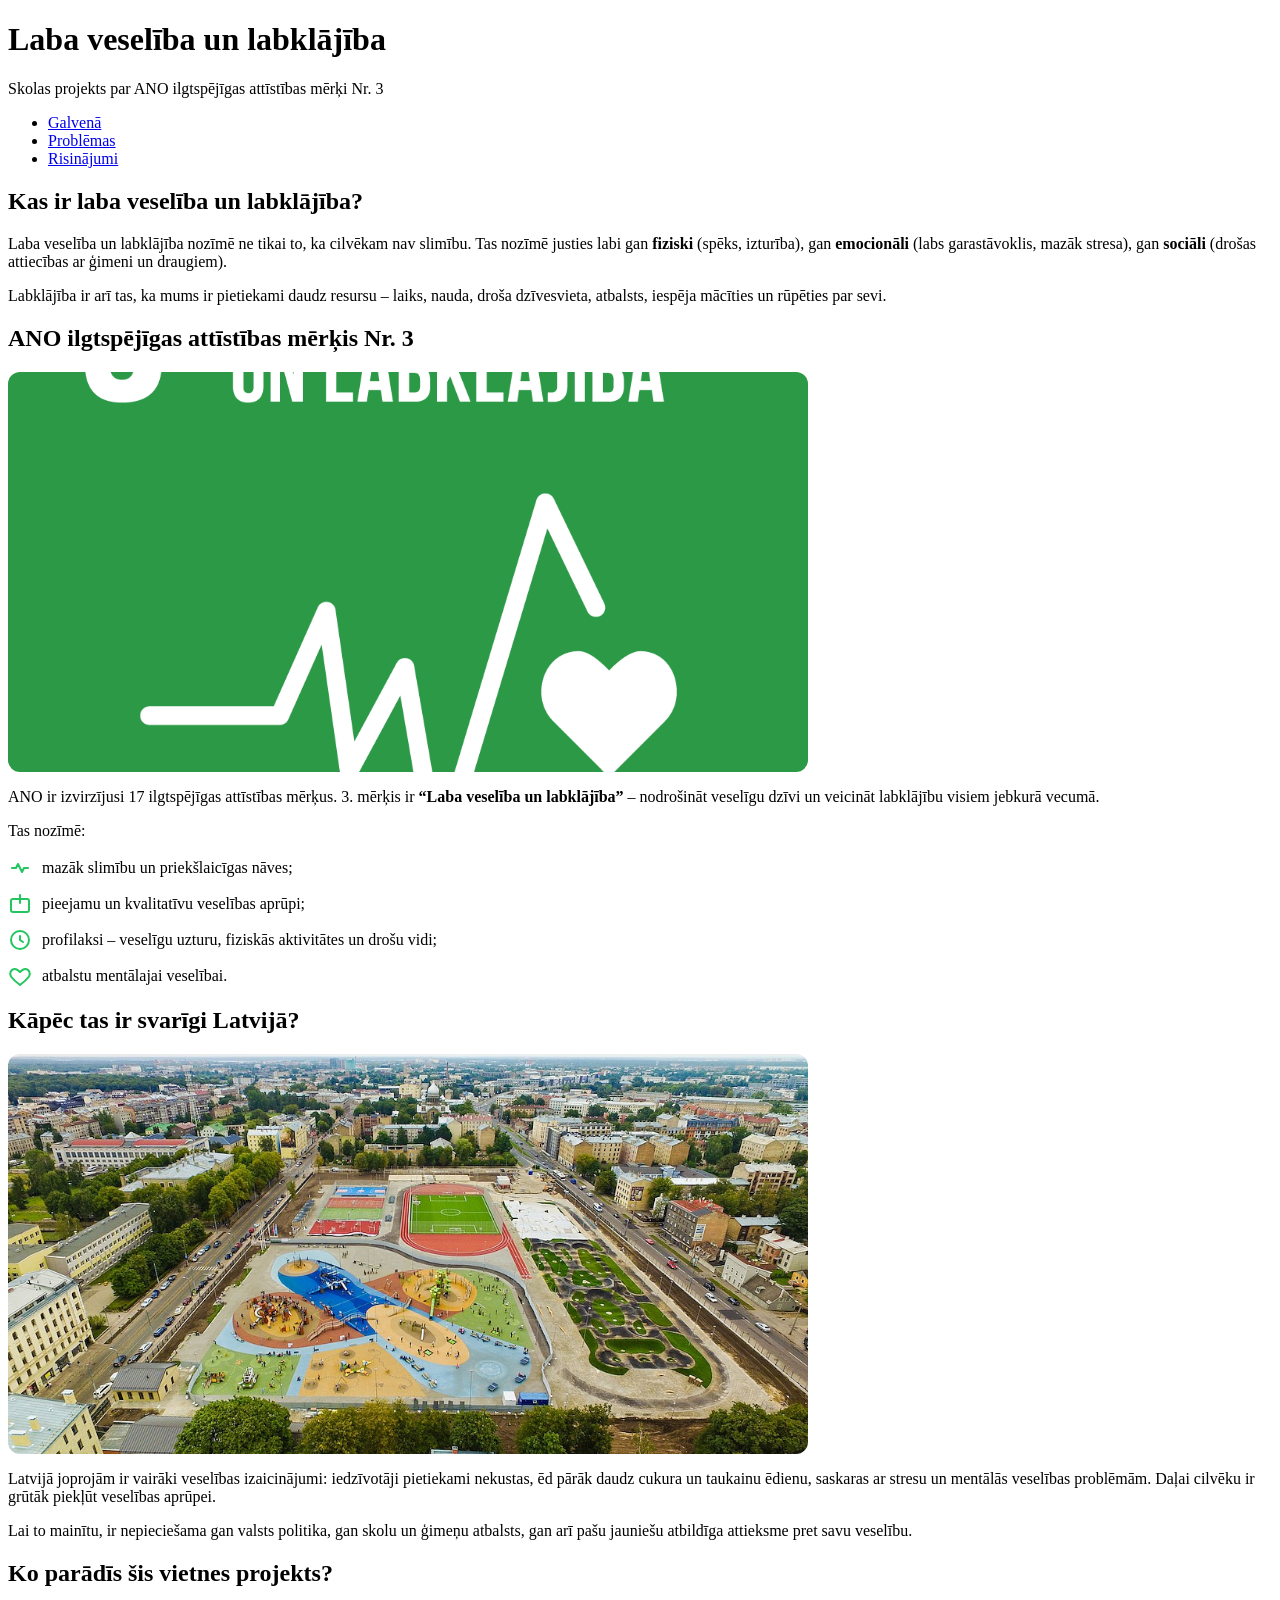
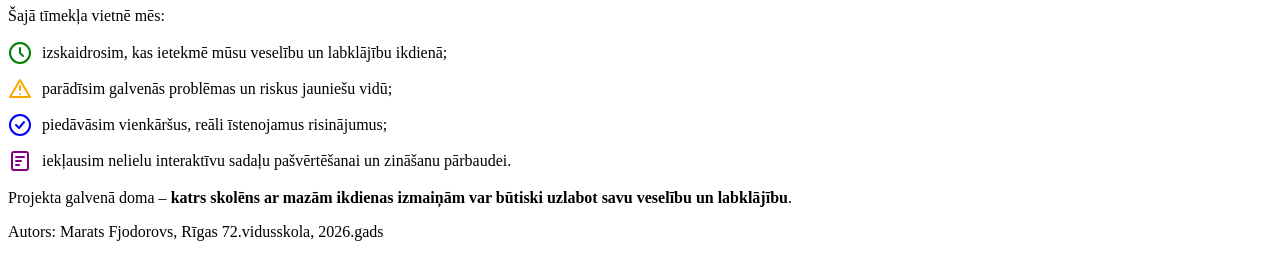
==== index.html @ 085c9e60 "Добавил иконки к странице проблемы" ====
<!DOCTYPE html>
<html lang="lv">
<head>
  <meta charset="UTF-8">
  <title>Laba veselība un labklājība</title>
  <link rel="stylesheet" href="styles.css">
</head>
<body>
  <header>
    <h1>Laba veselība un labklājība</h1>
    <p>Skolas projekts par ANO ilgtspējīgas attīstības mērķi Nr. 3</p>
  </header>
  

  <main>
	<nav>
		<ul>
			<li><a href="index.html" class="active">Galvenā</a></li>
			<li><a href="problems.html">Problēmas</a></li>
			<li><a href="solutions.html">Risinājumi</a></li>
		</ul>
	</nav>
    <section>
      <h2>Kas ir laba veselība un labklājība?</h2>
      <p>
        Laba veselība un labklājība nozīmē ne tikai to, ka cilvēkam nav slimību.
        Tas nozīmē justies labi gan <strong>fiziski</strong> (spēks, izturība),
        gan <strong>emocionāli</strong> (labs garastāvoklis, mazāk stresa),
        gan <strong>sociāli</strong> (drošas attiecības ar ģimeni un draugiem).
      </p>
      <p>
        Labklājība ir arī tas, ka mums ir pietiekami daudz resursu – laiks,
        nauda, droša dzīvesvieta, atbalsts, iespēja mācīties un rūpēties par sevi.
      </p>
    </section>

    <section>
      <h2>ANO ilgtspējīgas attīstības mērķis Nr. 3</h2>
	  <img src="images/global.ano.3.png" class="section-img" />
      <p>
        ANO ir izvirzījusi 17 ilgtspējīgas attīstības mērķus. 
        3. mērķis ir <strong>“Laba veselība un labklājība”</strong> –
        nodrošināt veselīgu dzīvi un veicināt labklājību visiem jebkurā vecumā.
      </p>
      <p>
        Tas nozīmē:
      </p>
      <ul class="project-list">
        <li>
			<img src="images/programmas_merki.mazak_slimibu.svg" alt="Mazāk slimību" class="list-icon">
			mazāk slimību un priekšlaicīgas nāves;
		</li>
        <li>
			<img src="images/programmas_merki.veselibas_aprupe.svg" alt="Pieejamā veselības aprūpe" class="list-icon">
			pieejamu un kvalitatīvu veselības aprūpi;
		</li>
        <li>
			<img src="images/programmas_merki.profilakse.svg" alt="Profilakse" class="list-icon">
			profilaksi – veselīgu uzturu, fiziskās aktivitātes un drošu vidi;
		</li>
        <li>
			<img src="images/programmas_merki.mentala_veseliba.svg" alt="Atbalsts mentalajai veselībai" class="list-icon">
			atbalstu mentālajai veselībai.
		</li>
      </ul>
    </section>

    <section>
      <h2>Kāpēc tas ir svarīgi Latvijā?</h2>
	  <img src="images/index_kapec_svarigi_parks.jpg" class="section-img" />
      <p>
        Latvijā joprojām ir vairāki veselības izaicinājumi: 
        iedzīvotāji pietiekami nekustas, ēd pārāk daudz cukura un taukainu ēdienu,
        saskaras ar stresu un mentālās veselības problēmām. 
        Daļai cilvēku ir grūtāk piekļūt veselības aprūpei.
      </p>
      <p>
        Lai to mainītu, ir nepieciešama gan valsts politika, gan skolu un ģimeņu atbalsts,
        gan arī pašu jauniešu atbildīga attieksme pret savu veselību.
      </p>
    </section>

    <section>
      <h2>Ko parādīs šis vietnes projekts?</h2>
      <p>Šajā tīmekļa vietnē mēs:</p>
      <ul class="project-list">
        <li>
			<img src="images/ko_paradis.veseliba_ikdiena.svg" alt="Veselība ikdienā" class="list-icon">
			izskaidrosim, kas ietekmē mūsu veselību un labklājību ikdienā;
		</li>
        <li>
			<img src="images/ko_paradis.galvenas_problemas_achtung.svg" alt="Galvenās problēmas" class="list-icon">
			parādīsim galvenās problēmas un riskus jauniešu vidū;
		</li>
        <li>
			<img src="images/ko_paradis.vienkarsi_risinajumi.svg" alt="Vienkārši risinājumi" class="list-icon">
			piedāvāsim vienkāršus, reāli īstenojamus risinājumus;
		</li>
        <li>
			<img src="images/ko_paradis.pasvertesana_zinasanu_parbaude.svg" alt="Pašvērtēšana un zināšanu pārbaude" class="list-icon">
			iekļausim nelielu interaktīvu sadaļu pašvērtēšanai un zināšanu pārbaudei.
		</li>
      </ul>
      <p>
        Projekta galvenā doma – <strong>katrs skolēns ar mazām ikdienas izmaiņām 
        var būtiski uzlabot savu veselību un labklājību</strong>.
      </p>
    </section>
  </main>

  <footer>
    <p>Autors: Marats Fjodorovs, Rīgas 72.vidusskola, 2026.gads</p>
  </footer>
</body>
</html>
---- styles.css ----
.section-img{
  width: 100%;
  max-width: 800px;
  height: 400px;
  object-fit: cover;
  border-radius: 12px;
  display: block;
  margin: 15px 0;
}

.project-list {
  list-style: none;
  padding: 0;
}

.project-list li {
  display: flex;
  align-items: center;
  gap: 10px;
  margin-bottom: 12px;
}

.project-list svg, .list-icon {
  width: 24px;
  height: 24px;
  flex-shrink: 0;
}
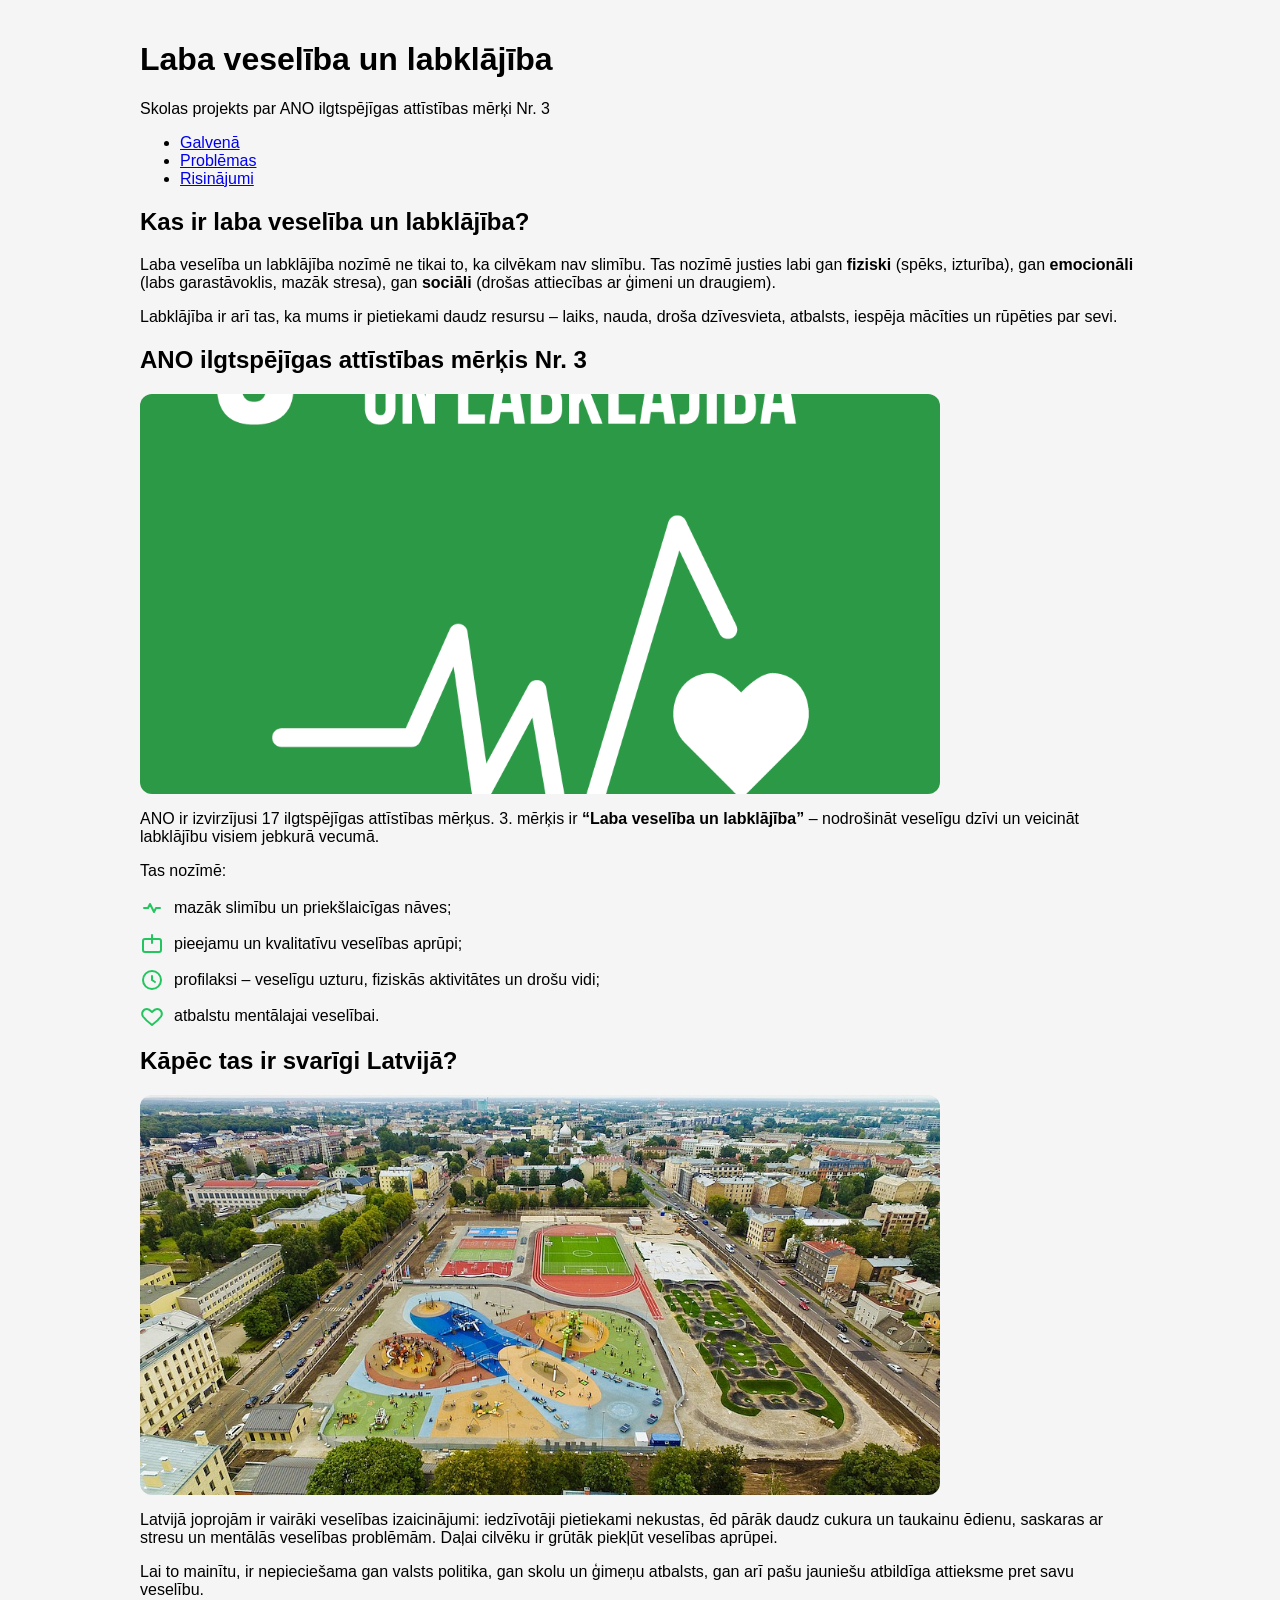
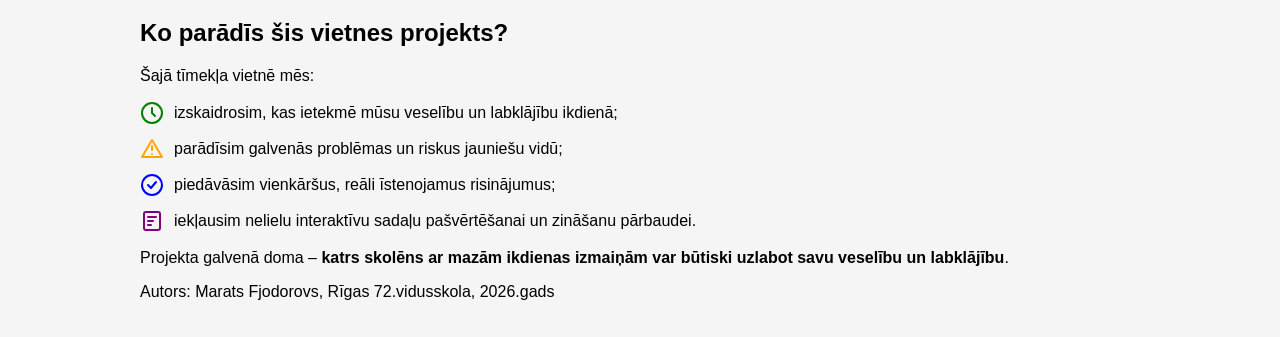
==== commit 0761efe5: "Добавил центрирование всех страниц" ====
--- a/index.html
+++ b/index.html
@@ -6,6 +6,8 @@
   <link rel="stylesheet" href="styles.css">
 </head>
 <body>
+  <div class="container">
+   
   <header>
     <h1>Laba veselība un labklājība</h1>
     <p>Skolas projekts par ANO ilgtspējīgas attīstības mērķi Nr. 3</p>
--- a/styles.css
+++ b/styles.css
@@ -25,3 +25,14 @@
   height: 24px;
   flex-shrink: 0;
 }
+
+body {
+	margin: 0;
+	font-family: Arial, sans-serif;
+	background: #f5f5f5;
+}
+.container {
+	max-width: 1000px;
+	margin: 0 auto;
+	padding: 20px;
+}
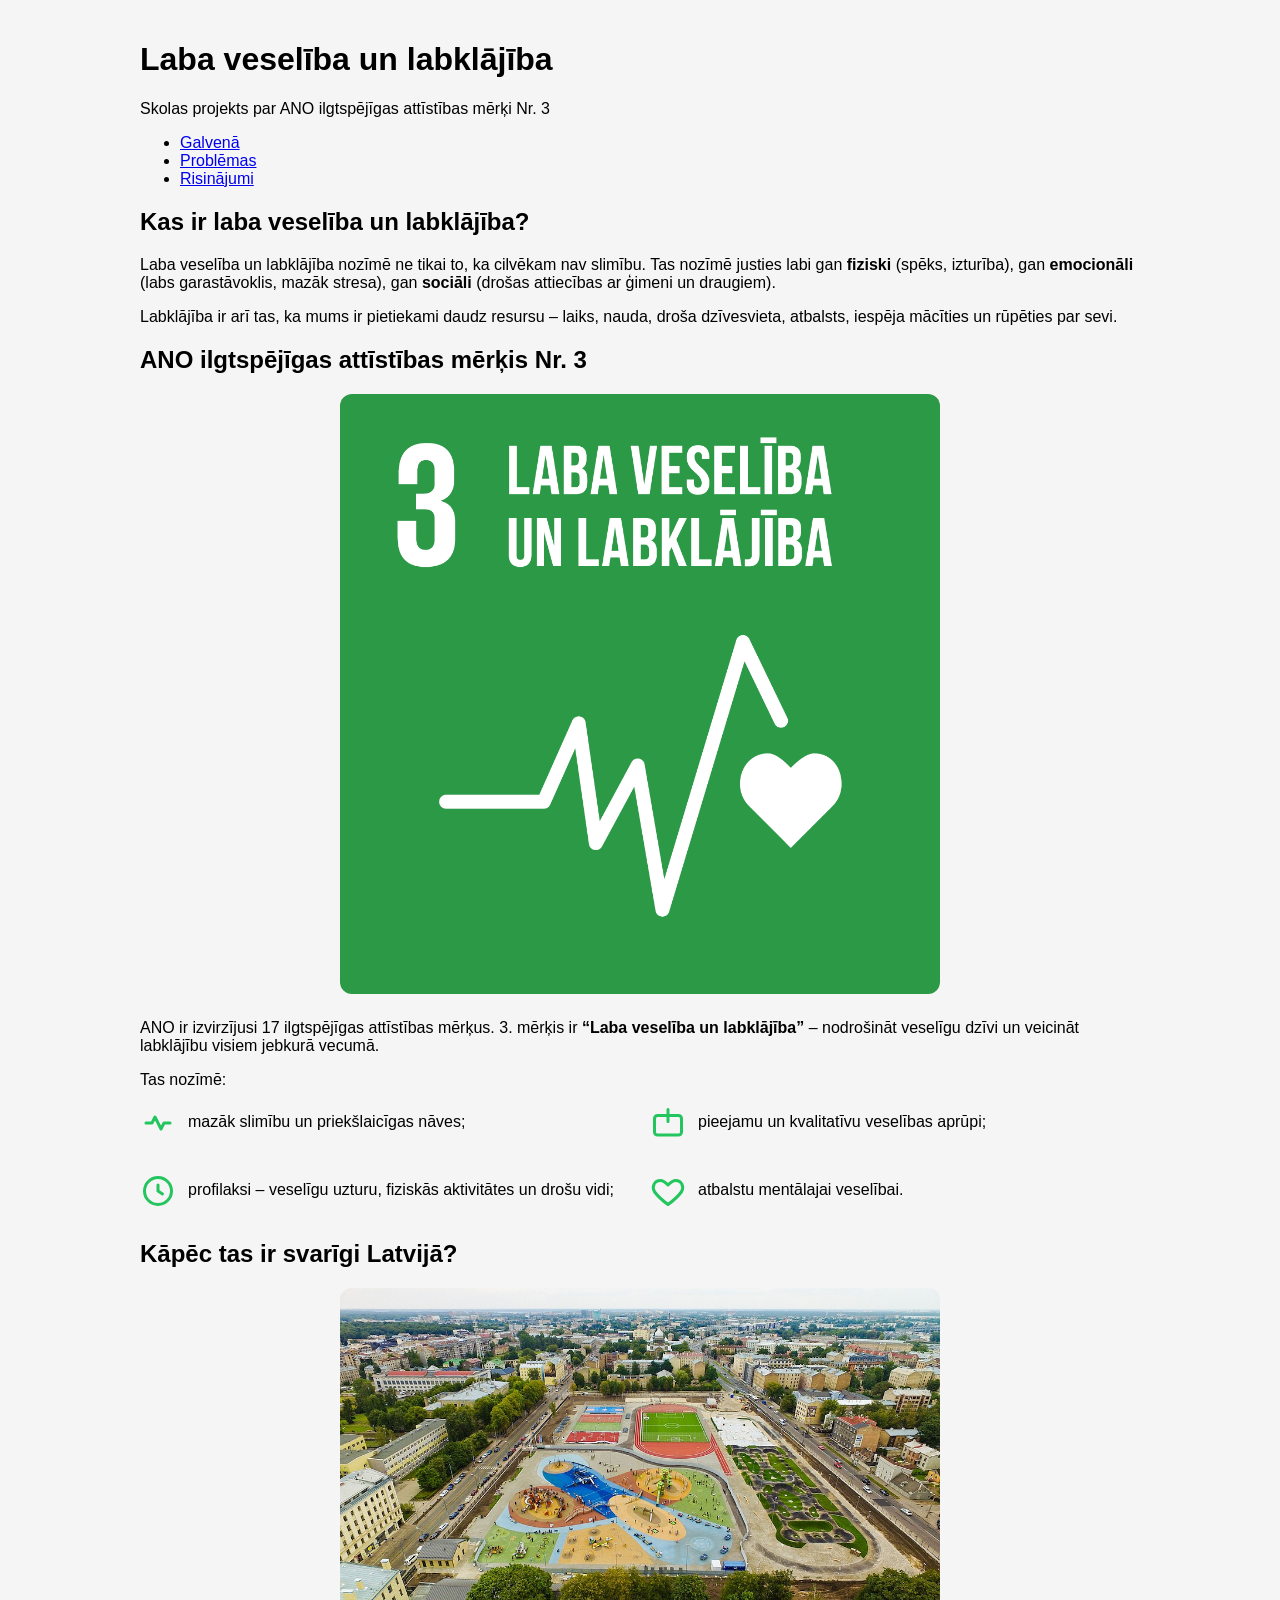
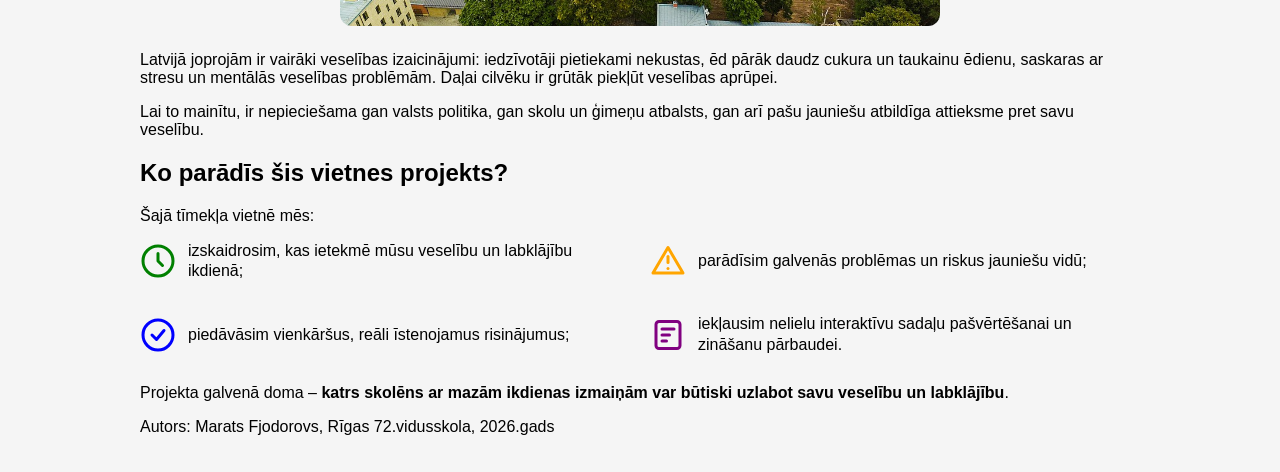
==== commit 6d7ca008: "Добавил и привел сопроводительные фотки в норму, также на других страницах выстроил списки с иконкам" ====
--- a/index.html
+++ b/index.html
@@ -13,7 +13,6 @@
     <p>Skolas projekts par ANO ilgtspējīgas attīstības mērķi Nr. 3</p>
   </header>
   
-
   <main>
 	<nav>
 		<ul>
--- a/styles.css
+++ b/styles.css
@@ -31,8 +31,68 @@
 	font-family: Arial, sans-serif;
 	background: #f5f5f5;
 }
+
 .container {
 	max-width: 1000px;
 	margin: 0 auto;
 	padding: 20px;
+}
+
+.project-list {
+	display: grid;
+	grid-template-columns: repeat(2, 1fr);
+	gap: 20px;
+	list-style: none;
+	padding: 0;
+}
+
+.project-list li {
+	display: flex;
+	align-items: center;
+	gap: 12px;
+}
+
+.list-icon {
+	width: 40px;
+	height: 40px;
+}
+
+.section-img {
+    width: 100%;
+    max-width: 600px;
+    height: auto;
+    display: block;
+    margin: 15px auto 25px;
+    border-radius: 12px;
+}
+
+.three-inline {
+    display: grid;
+    grid-template-columns: repeat(3, 1fr);
+    gap: 18px;
+}
+
+.three-inline li {
+    display: flex;
+    align-items: center;
+    gap: 10px;
+}
+
+.project-list li {
+    line-height: 1.3;
+}
+
+.list-icon {
+    width: 36px;
+    height: 36px;
+    flex-shrink: 0;
+}
+
+.project-list.three-inline {
+    grid-template-columns: repeat(3, 1fr);
+}
+
+.problems-page .section-img {
+    height: 260px;
+    object-fit: cover;
 }
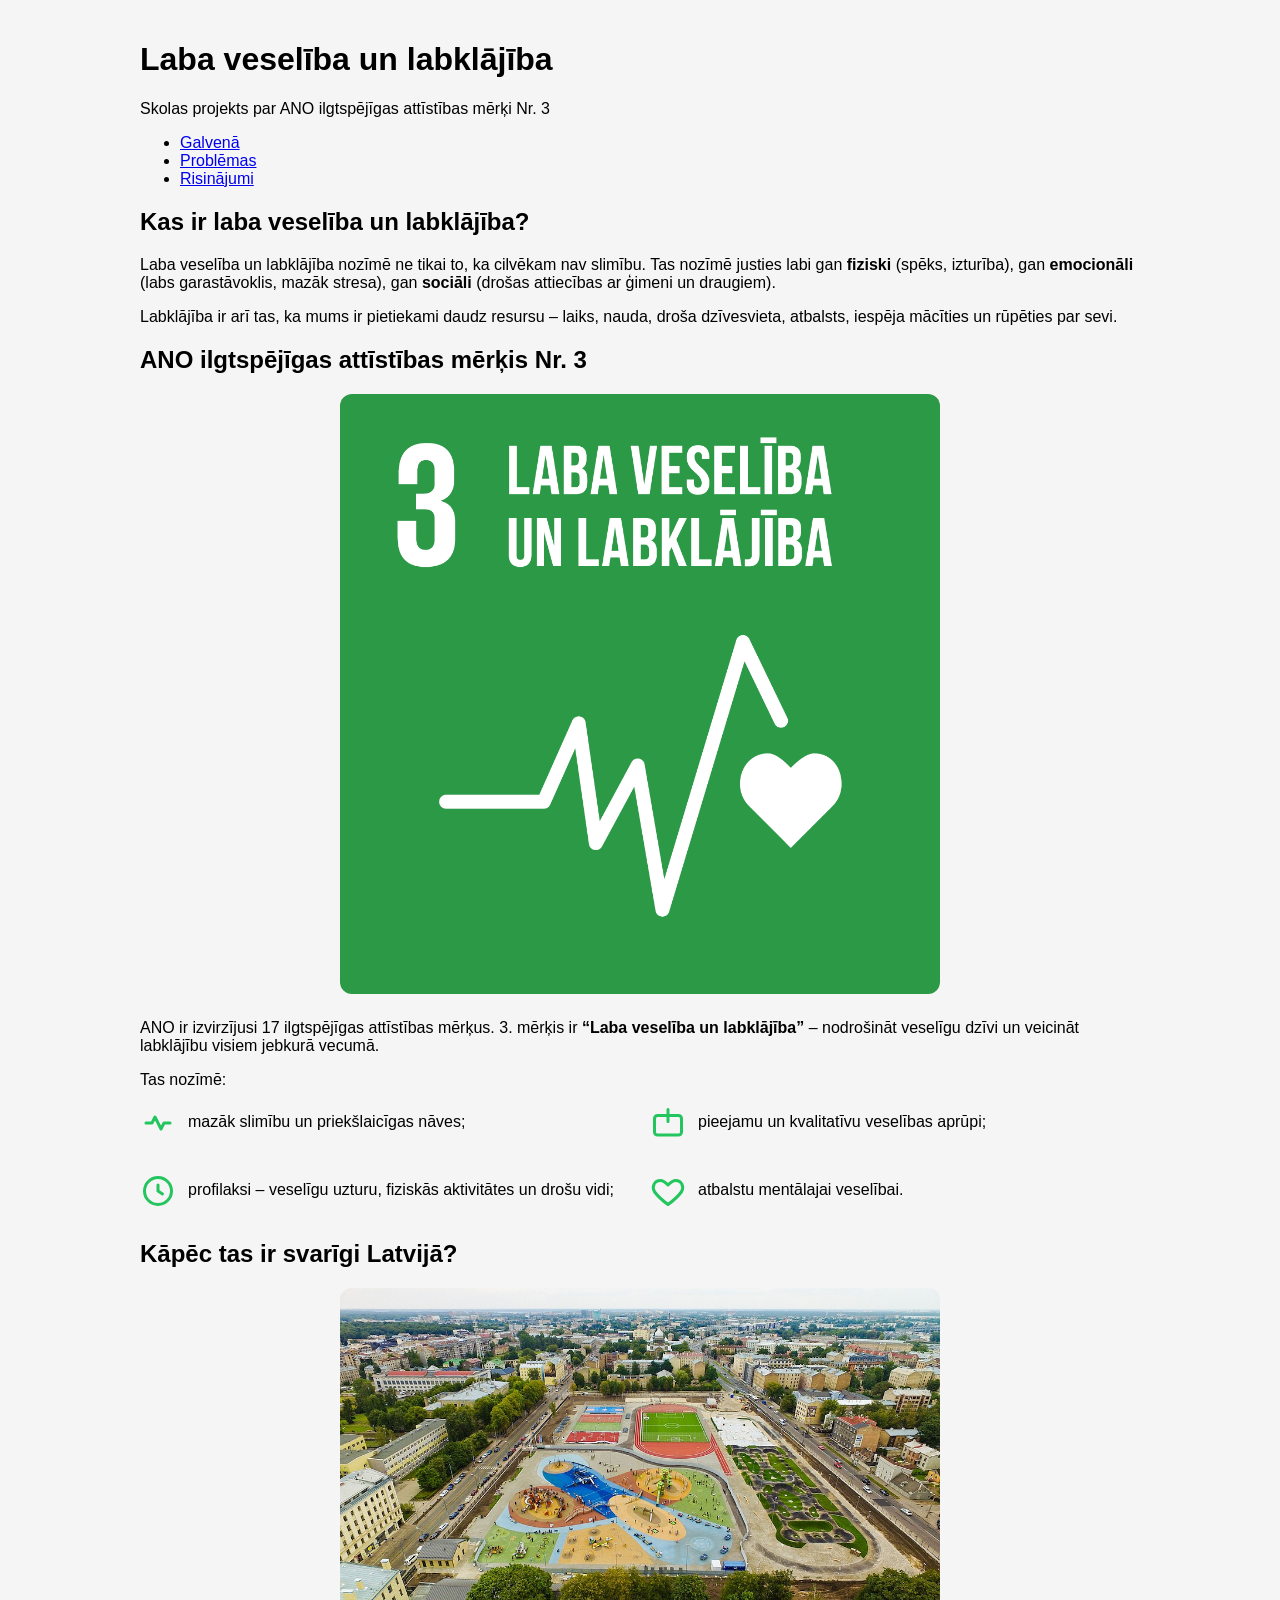
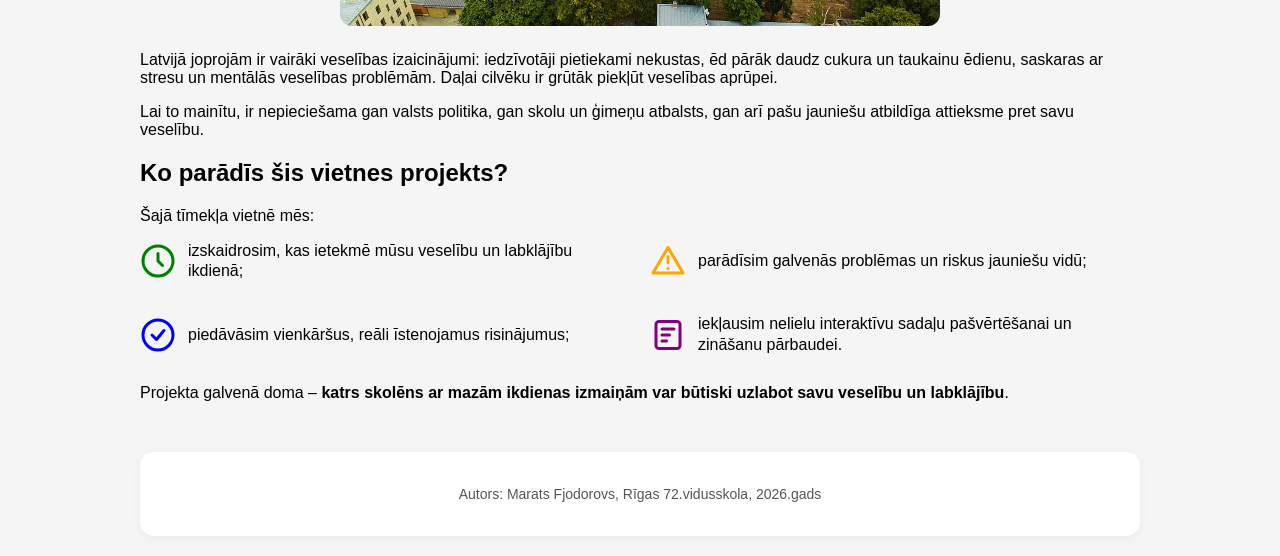
==== commit 2a2c90e7: "Добавил <script.js> сделал вывод ответов, при помощи js, сменил <checkbox> на <radio> сделал выбор т" ====
--- a/index.html
+++ b/index.html
@@ -6,7 +6,7 @@
   <link rel="stylesheet" href="styles.css">
 </head>
 <body>
-  <div class="container">
+    <div class="container">
    
   <header>
     <h1>Laba veselība un labklājība</h1>
--- a/styles.css
+++ b/styles.css
@@ -49,50 +49,69 @@
 .project-list li {
 	display: flex;
 	align-items: center;
-	gap: 12px;
+    gap: 12px;
 }
 
 .list-icon {
 	width: 40px;
-	height: 40px;
+    height: 40px;
 }
 
 .section-img {
-    width: 100%;
-    max-width: 600px;
-    height: auto;
-    display: block;
-    margin: 15px auto 25px;
-    border-radius: 12px;
+  width: 100%;
+  max-width: 600px;
+  height: auto;
+  display: block;
+  margin: 15px auto 25px;
+  border-radius: 12px;
 }
 
 .three-inline {
-    display: grid;
-    grid-template-columns: repeat(3, 1fr);
-    gap: 18px;
+  display: grid;
+  grid-template-columns: repeat(3, 1fr);
+  gap: 18px;
 }
 
 .three-inline li {
-    display: flex;
-    align-items: center;
-    gap: 10px;
+  display: flex;
+  align-items: center;
+  gap: 10px;
 }
 
 .project-list li {
-    line-height: 1.3;
+  line-height: 1.3;
 }
 
 .list-icon {
-    width: 36px;
-    height: 36px;
-    flex-shrink: 0;
+  width: 36px;
+  height: 36px;
+  flex-shrink: 0;
 }
 
 .project-list.three-inline {
-    grid-template-columns: repeat(3, 1fr);
+  grid-template-columns: repeat(3, 1fr);
 }
 
 .problems-page .section-img {
-    height: 260px;
-    object-fit: cover;
+  height: 260px;
+  object-fit: cover;
+}
+
+footer {
+  margin-top: 50px;
+  padding: 20px;
+  text-align: center;
+  background: #fff;
+  border-radius: 14px;
+  box-shadow: 0 2px 10px rgba(0,0,0,0.05);
+  color: #555;
+  font-size: 14px;
+}
+
+.question-box {
+  border: 1px solid #ddd;
+  padding: 15px;
+  margin: 15px 0;
+  border-radius: 8px;
+  background: #fafafa;
 }
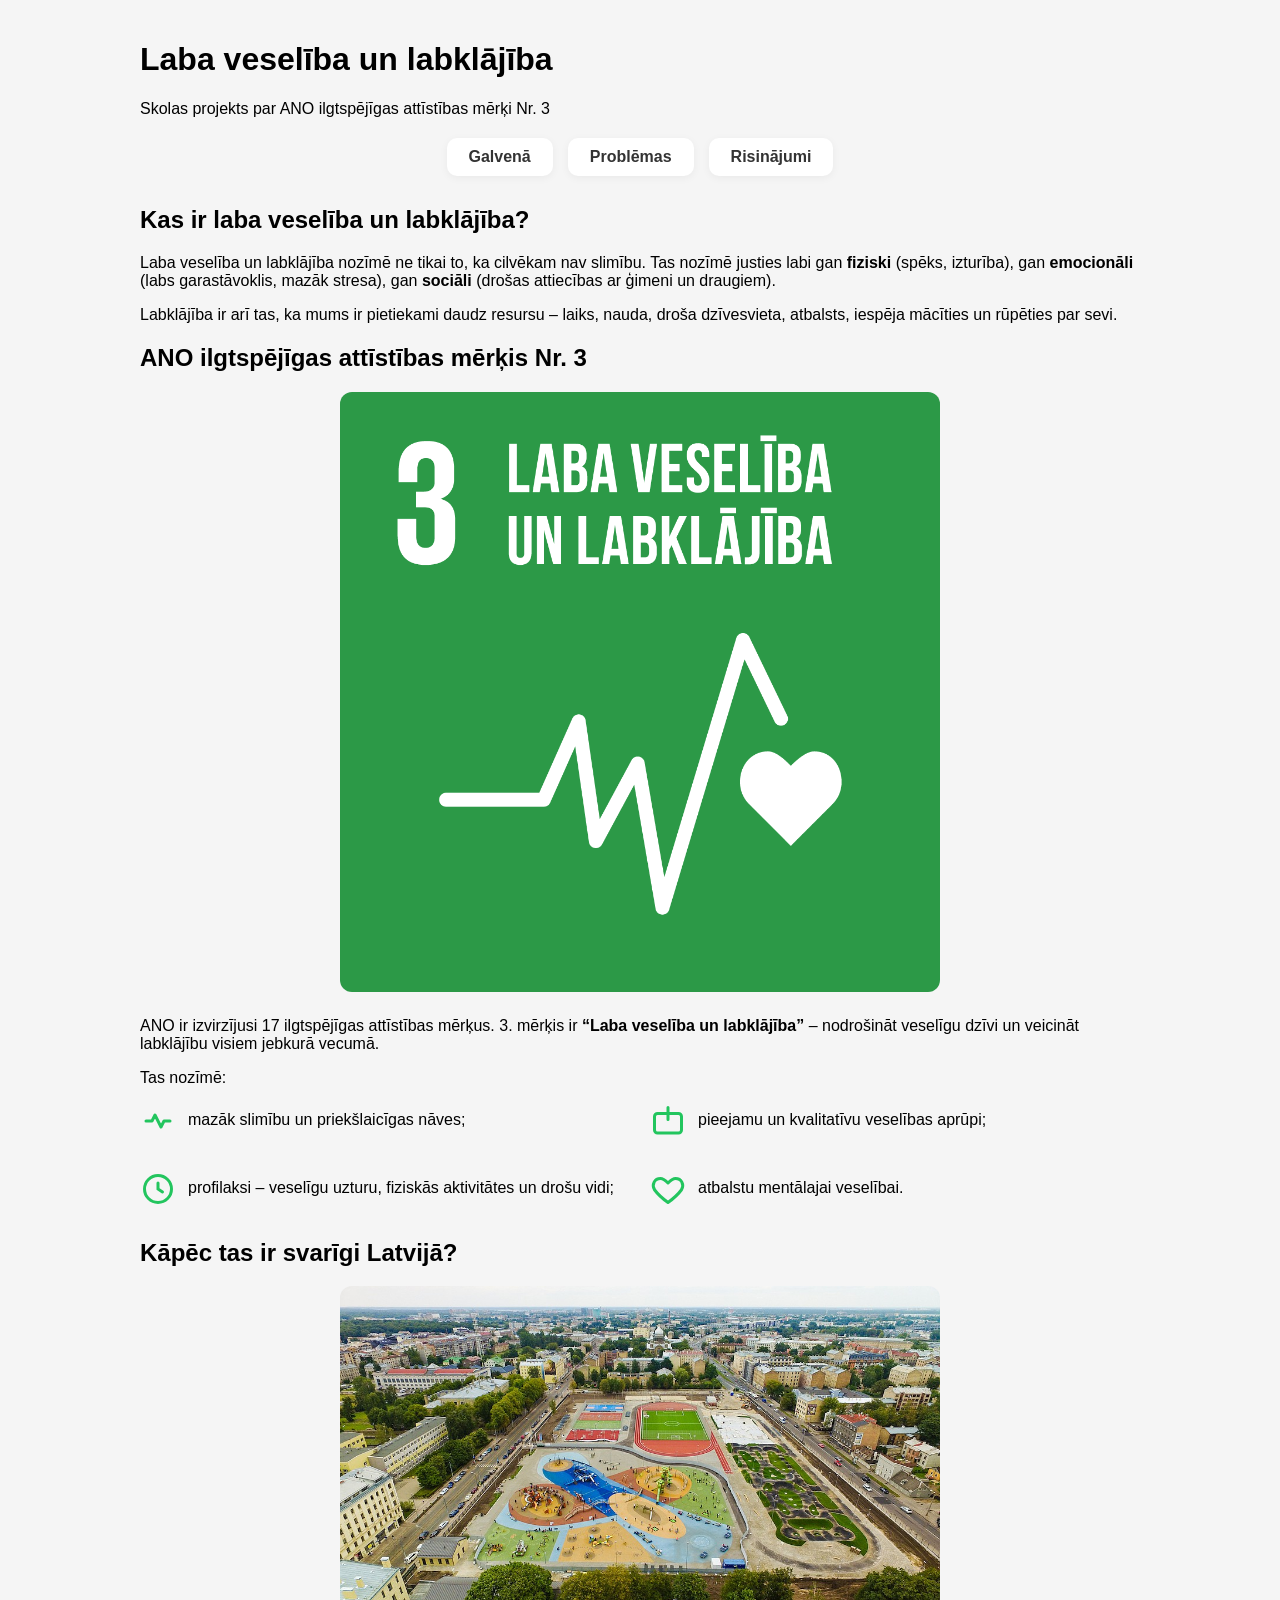
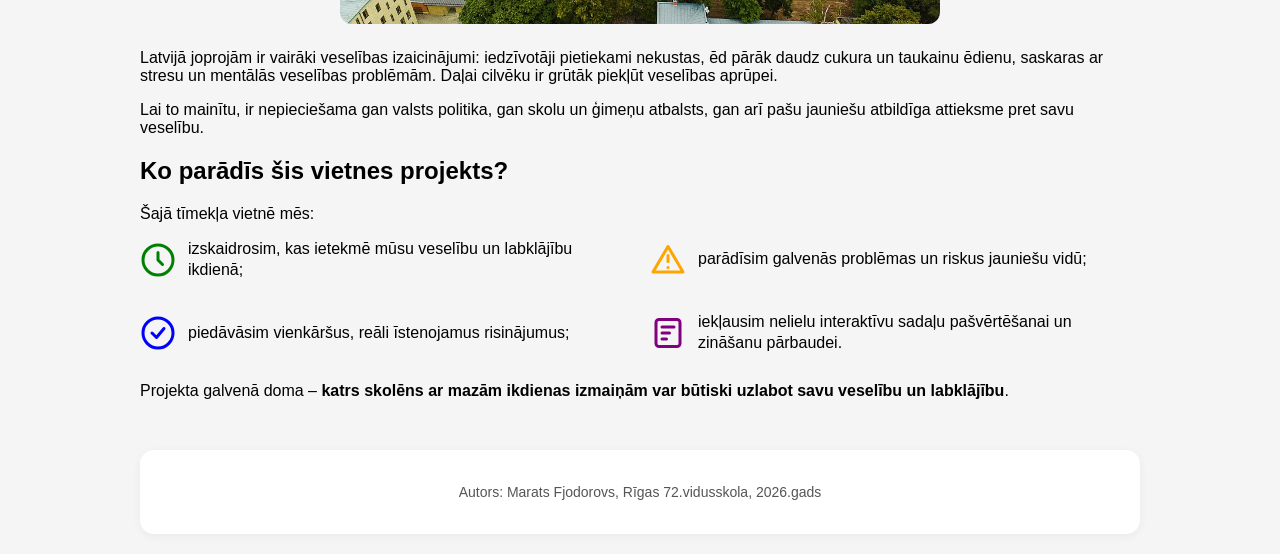
==== commit b70553cd: "Добавил меню (навигацию) на каждую страницу и оформил" ====
--- a/index.html
+++ b/index.html
@@ -14,13 +14,11 @@
   </header>
   
   <main>
-	<nav>
-		<ul>
-			<li><a href="index.html" class="active">Galvenā</a></li>
-			<li><a href="problems.html">Problēmas</a></li>
-			<li><a href="solutions.html">Risinājumi</a></li>
-		</ul>
-	</nav>
+    <nav class="main-nav">
+            <a href="index.html" class="nav-link">Galvenā</a>
+            <a href="problems.html" class="nav-link">Problēmas</a>
+            <a href="solutions.html" class="nav-link">Risinājumi</a>
+    </nav>
     <section>
       <h2>Kas ir laba veselība un labklājība?</h2>
       <p>
--- a/styles.css
+++ b/styles.css
@@ -114,4 +114,81 @@
   margin: 15px 0;
   border-radius: 8px;
   background: #fafafa;
+}
+
+/* MINI TEST */
+#quiz {
+  margin-top: 40px;
+}
+
+#quiz article {
+  background: #fff;
+  padding: 18px 20px;
+  margin-bottom: 15px;
+  border-radius: 14px;
+  box-shadow: 0 4px 12px rgba(0,0,0,0.05);
+  transition: 0.3s;
+}
+
+#quiz article:hover {
+  transform: translateY(-2px);
+  box-shadow: 0 8px 18px rgba(0,0,0,0.08);
+}
+
+#quiz h3 {
+  margin-top: 0;
+  color: #16a34a;
+}
+
+#quiz summary {
+  cursor: pointer;
+  font-weight: 600;
+  padding: 10px 14px;
+  background: #f0fdf4;
+  border-radius: 8px;
+  display: inline-block;
+  transition: 0.2s;
+}
+
+#quiz summary:hover {
+  background: #dcfce7;
+}
+
+#quiz details p {
+  margin-top: 12px;
+  padding: 12px;
+  background: #f9fafb;
+  border-radius: 8px;
+}
+
+/* NAVIGATION */
+
+.main-nav {
+  display: flex;
+  justify-content: center;
+  gap: 15px;
+  margin: 20px 0 30px;
+  flex-wrap: wrap;
+}
+
+.nav-link {
+  text-decoration: none;
+  padding: 10px 22px;
+  background: white;
+  border-radius: 10px;
+  color: #333;
+  font-weight: 600;
+  box-shadow: 0 2px 8px rgba(0,0,0,0.05);
+  transition: 0.2s;
+}
+
+.nav-link:hover {
+  background: #22c55e;
+  color: white;
+  transform: translateY(-2px);
+}
+
+.nav-link.active {
+  background: #16a34a;
+  color: white;
 }
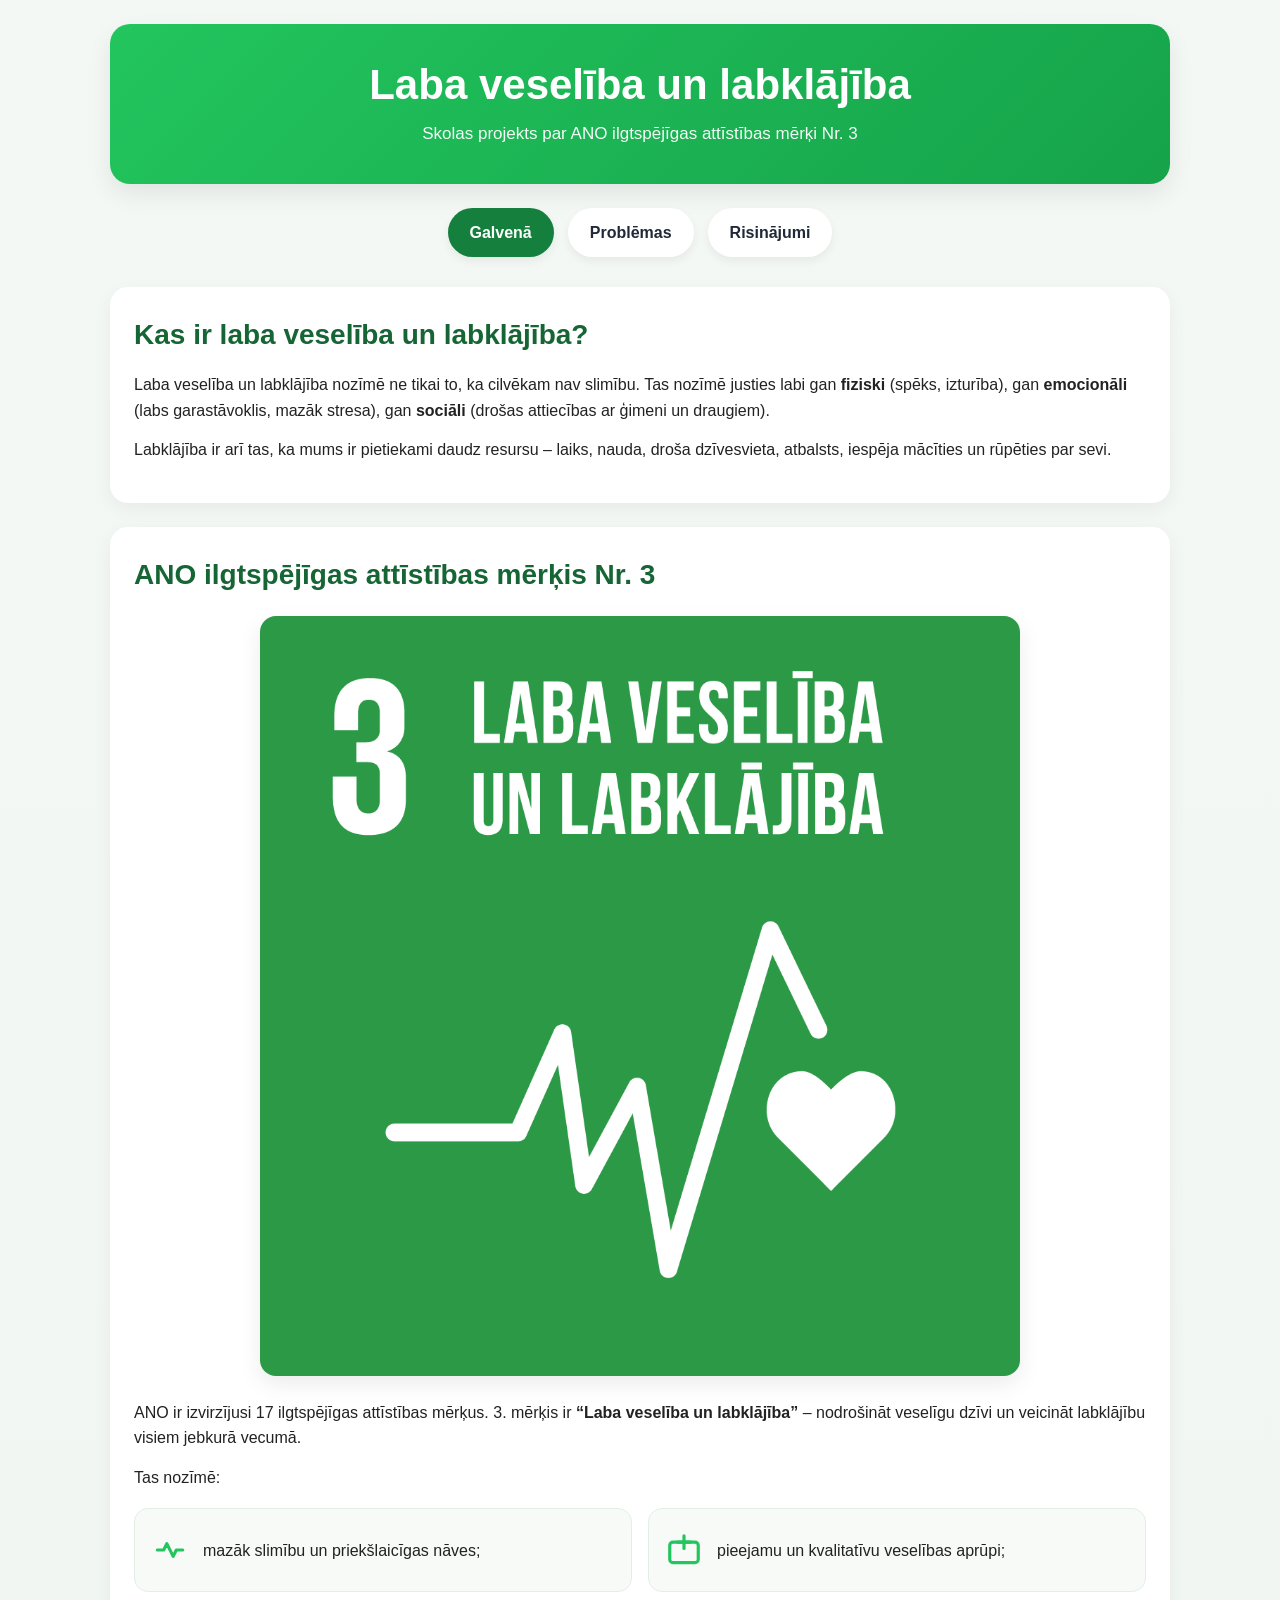
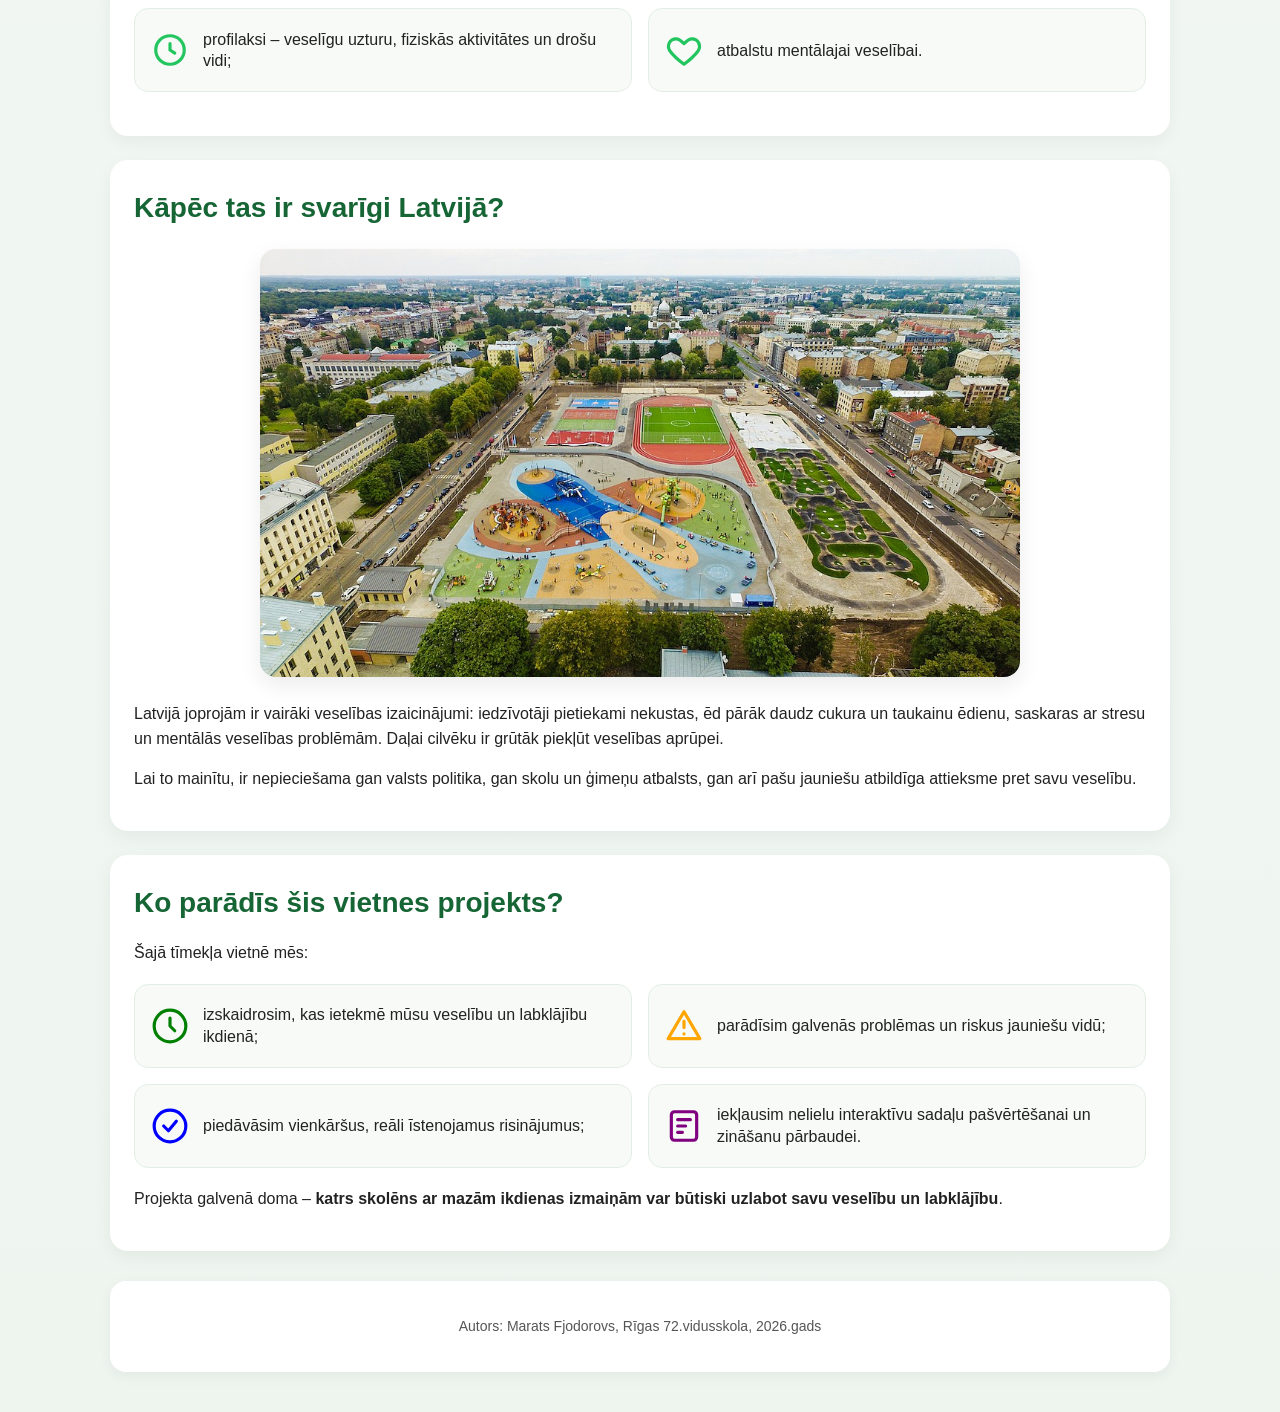
==== commit aa55ecc3: "Добавил фиксацию страницы в меню где ты на данный момент находишься" ====
--- a/index.html
+++ b/index.html
@@ -15,7 +15,7 @@
   
   <main>
     <nav class="main-nav">
-            <a href="index.html" class="nav-link">Galvenā</a>
+            <a href="index.html" class="nav-link active">Galvenā</a>
             <a href="problems.html" class="nav-link">Problēmas</a>
             <a href="solutions.html" class="nav-link">Risinājumi</a>
     </nav>
--- a/styles.css
+++ b/styles.css
@@ -1,185 +1,65 @@
-.section-img{
-  width: 100%;
-  max-width: 800px;
-  height: 400px;
-  object-fit: cover;
-  border-radius: 12px;
+
+* {
+  box-sizing: border-box;
+}
+
+body {
+  margin: 0;
+  font-family: Arial, sans-serif;
+  line-height: 1.6;
+  background: linear-gradient(180deg, #f4f8f5 0%, #eef5ef 100%);
+  color: #222;
+}
+
+.container {
+  max-width: 1100px;
+  margin: 0 auto;
+  padding: 24px 20px 40px;
+}
+
+header {
+  text-align: center;
+  background: linear-gradient(135deg, #22c55e, #16a34a);
+  color: white;
+  padding: 36px 20px;
+  border-radius: 20px;
+  box-shadow: 0 10px 24px rgba(0, 0, 0, 0.08);
+  margin-bottom: 24px;
+}
+
+header h1 {
+  margin: 0 0 10px;
+  font-size: clamp(28px, 4vw, 42px);
+  line-height: 1.2;
+}
+
+header p {
+  margin: 0;
+  font-size: 17px;
+  opacity: 0.95;
+}
+
+main {
   display: block;
-  margin: 15px 0;
-}
-
-.project-list {
-  list-style: none;
-  padding: 0;
-}
-
-.project-list li {
-  display: flex;
-  align-items: center;
-  gap: 10px;
-  margin-bottom: 12px;
-}
-
-.project-list svg, .list-icon {
-  width: 24px;
-  height: 24px;
-  flex-shrink: 0;
-}
-
-body {
-	margin: 0;
-	font-family: Arial, sans-serif;
-	background: #f5f5f5;
-}
-
-.container {
-	max-width: 1000px;
-	margin: 0 auto;
-	padding: 20px;
-}
-
-.project-list {
-	display: grid;
-	grid-template-columns: repeat(2, 1fr);
-	gap: 20px;
-	list-style: none;
-	padding: 0;
-}
-
-.project-list li {
-	display: flex;
-	align-items: center;
-    gap: 12px;
-}
-
-.list-icon {
-	width: 40px;
-    height: 40px;
-}
-
-.section-img {
-  width: 100%;
-  max-width: 600px;
-  height: auto;
-  display: block;
-  margin: 15px auto 25px;
-  border-radius: 12px;
-}
-
-.three-inline {
-  display: grid;
-  grid-template-columns: repeat(3, 1fr);
-  gap: 18px;
-}
-
-.three-inline li {
-  display: flex;
-  align-items: center;
-  gap: 10px;
-}
-
-.project-list li {
-  line-height: 1.3;
-}
-
-.list-icon {
-  width: 36px;
-  height: 36px;
-  flex-shrink: 0;
-}
-
-.project-list.three-inline {
-  grid-template-columns: repeat(3, 1fr);
-}
-
-.problems-page .section-img {
-  height: 260px;
-  object-fit: cover;
-}
-
-footer {
-  margin-top: 50px;
-  padding: 20px;
-  text-align: center;
-  background: #fff;
-  border-radius: 14px;
-  box-shadow: 0 2px 10px rgba(0,0,0,0.05);
-  color: #555;
-  font-size: 14px;
-}
-
-.question-box {
-  border: 1px solid #ddd;
-  padding: 15px;
-  margin: 15px 0;
-  border-radius: 8px;
-  background: #fafafa;
-}
-
-/* MINI TEST */
-#quiz {
-  margin-top: 40px;
-}
-
-#quiz article {
-  background: #fff;
-  padding: 18px 20px;
-  margin-bottom: 15px;
-  border-radius: 14px;
-  box-shadow: 0 4px 12px rgba(0,0,0,0.05);
-  transition: 0.3s;
-}
-
-#quiz article:hover {
-  transform: translateY(-2px);
-  box-shadow: 0 8px 18px rgba(0,0,0,0.08);
-}
-
-#quiz h3 {
-  margin-top: 0;
-  color: #16a34a;
-}
-
-#quiz summary {
-  cursor: pointer;
-  font-weight: 600;
-  padding: 10px 14px;
-  background: #f0fdf4;
-  border-radius: 8px;
-  display: inline-block;
-  transition: 0.2s;
-}
-
-#quiz summary:hover {
-  background: #dcfce7;
-}
-
-#quiz details p {
-  margin-top: 12px;
-  padding: 12px;
-  background: #f9fafb;
-  border-radius: 8px;
-}
-
-/* NAVIGATION */
+}
 
 .main-nav {
   display: flex;
   justify-content: center;
-  gap: 15px;
-  margin: 20px 0 30px;
+  gap: 14px;
+  margin: 0 0 30px;
   flex-wrap: wrap;
 }
 
 .nav-link {
   text-decoration: none;
-  padding: 10px 22px;
+  padding: 12px 22px;
   background: white;
-  border-radius: 10px;
-  color: #333;
-  font-weight: 600;
-  box-shadow: 0 2px 8px rgba(0,0,0,0.05);
-  transition: 0.2s;
+  border-radius: 999px;
+  color: #1f2937;
+  font-weight: 700;
+  box-shadow: 0 4px 10px rgba(0, 0, 0, 0.06);
+  transition: 0.25s ease;
 }
 
 .nav-link:hover {
@@ -189,6 +69,244 @@
 }
 
 .nav-link.active {
-  background: #16a34a;
+  background: #15803d;
   color: white;
+}
+
+section {
+  background: white;
+  border-radius: 18px;
+  padding: 26px 24px;
+  margin-bottom: 24px;
+  box-shadow: 0 6px 18px rgba(0, 0, 0, 0.05);
+}
+
+section h2 {
+  margin-top: 0;
+  margin-bottom: 14px;
+  color: #166534;
+  font-size: 28px;
+}
+
+section h3 {
+  margin-top: 26px;
+  margin-bottom: 10px;
+  color: #15803d;
+  font-size: 22px;
+}
+
+section p {
+  margin: 0 0 14px;
+}
+
+.section-img {
+  width: 100%;
+  max-width: 760px;
+  height: auto;
+  display: block;
+  margin: 18px auto 24px;
+  border-radius: 16px;
+  box-shadow: 0 8px 22px rgba(0, 0, 0, 0.08);
+}
+
+.problems-page .section-img {
+  height: 280px;
+  object-fit: cover;
+}
+
+.project-list {
+  display: grid;
+  grid-template-columns: repeat(2, minmax(0, 1fr));
+  gap: 16px;
+  list-style: none;
+  padding: 0;
+  margin: 18px 0 18px;
+}
+
+.project-list li {
+  display: flex;
+  align-items: center;
+  gap: 14px;
+  line-height: 1.35;
+  background: #f7faf7;
+  border: 1px solid #e3efe5;
+  border-radius: 14px;
+  padding: 14px 16px;
+  min-height: 84px;
+}
+
+.project-list.three-inline {
+  grid-template-columns: repeat(3, minmax(0, 1fr));
+}
+
+.list-icon {
+  width: 38px;
+  height: 38px;
+  flex-shrink: 0;
+}
+
+ul:not(.project-list) {
+  padding-left: 22px;
+}
+
+ul:not(.project-list) li {
+  margin-bottom: 10px;
+}
+
+.question-box {
+  border: 1px solid #d9e8dc;
+  padding: 16px 18px;
+  margin: 14px 0;
+  border-radius: 14px;
+  background: #f9fcf9;
+  transition: 0.2s ease;
+}
+
+.question-box:hover {
+  border-color: #8bd5a3;
+  box-shadow: 0 4px 12px rgba(34, 197, 94, 0.08);
+}
+
+.question-box p {
+  margin: 0 0 10px;
+  font-weight: 700;
+  color: #14532d;
+}
+
+.question-box label {
+  display: block;
+  margin-bottom: 8px;
+  cursor: pointer;
+}
+
+input[type="radio"] {
+  margin-right: 8px;
+}
+
+.btn,
+button.btn {
+  display: inline-block;
+  margin-top: 14px;
+  padding: 12px 22px;
+  border: none;
+  border-radius: 12px;
+  background: linear-gradient(135deg, #22c55e, #16a34a);
+  color: white;
+  font-size: 15px;
+  font-weight: 700;
+  cursor: pointer;
+  box-shadow: 0 6px 14px rgba(34, 197, 94, 0.25);
+  transition: 0.25s ease;
+}
+
+.btn:hover,
+button.btn:hover {
+  transform: translateY(-2px);
+  box-shadow: 0 10px 18px rgba(34, 197, 94, 0.3);
+}
+
+#checklist-result {
+  margin-top: 16px;
+  padding: 14px 16px;
+  background: #f3faf4;
+  border-left: 5px solid #22c55e;
+  border-radius: 12px;
+  white-space: normal;
+}
+
+#quiz {
+  margin-top: 10px;
+}
+
+#quiz article {
+  background: #fff;
+  padding: 18px 20px;
+  margin-bottom: 16px;
+  border-radius: 16px;
+  box-shadow: 0 6px 18px rgba(0, 0, 0, 0.05);
+  transition: 0.25s ease;
+}
+
+#quiz article:hover {
+  transform: translateY(-2px);
+  box-shadow: 0 10px 24px rgba(0, 0, 0, 0.08);
+}
+
+#quiz h3 {
+  margin-top: 0;
+  margin-bottom: 8px;
+  color: #16a34a;
+}
+
+#quiz summary {
+  cursor: pointer;
+  font-weight: 700;
+  padding: 10px 14px;
+  background: #f0fdf4;
+  border-radius: 10px;
+  display: inline-block;
+  transition: 0.2s ease;
+}
+
+#quiz summary:hover {
+  background: #dcfce7;
+}
+
+#quiz details p {
+  margin-top: 12px;
+  padding: 12px 14px;
+  background: #f9fafb;
+  border-radius: 10px;
+}
+
+footer {
+  margin-top: 30px;
+  padding: 20px;
+  text-align: center;
+  background: #fff;
+  border-radius: 16px;
+  box-shadow: 0 4px 14px rgba(0, 0, 0, 0.05);
+  color: #555;
+  font-size: 14px;
+}
+
+@media (max-width: 900px) {
+  .project-list,
+  .project-list.three-inline {
+    grid-template-columns: repeat(2, minmax(0, 1fr));
+  }
+
+  .problems-page .section-img {
+    height: 240px;
+  }
+}
+
+@media (max-width: 640px) {
+  .container {
+    padding: 16px 14px 28px;
+  }
+
+  header {
+    padding: 28px 16px;
+    border-radius: 16px;
+  }
+
+  section {
+    padding: 20px 16px;
+    border-radius: 16px;
+  }
+
+  .project-list,
+  .project-list.three-inline {
+    grid-template-columns: 1fr;
+  }
+
+  .nav-link {
+    width: 100%;
+    text-align: center;
+  }
+
+  .problems-page .section-img {
+    height: auto;
+  }
 }
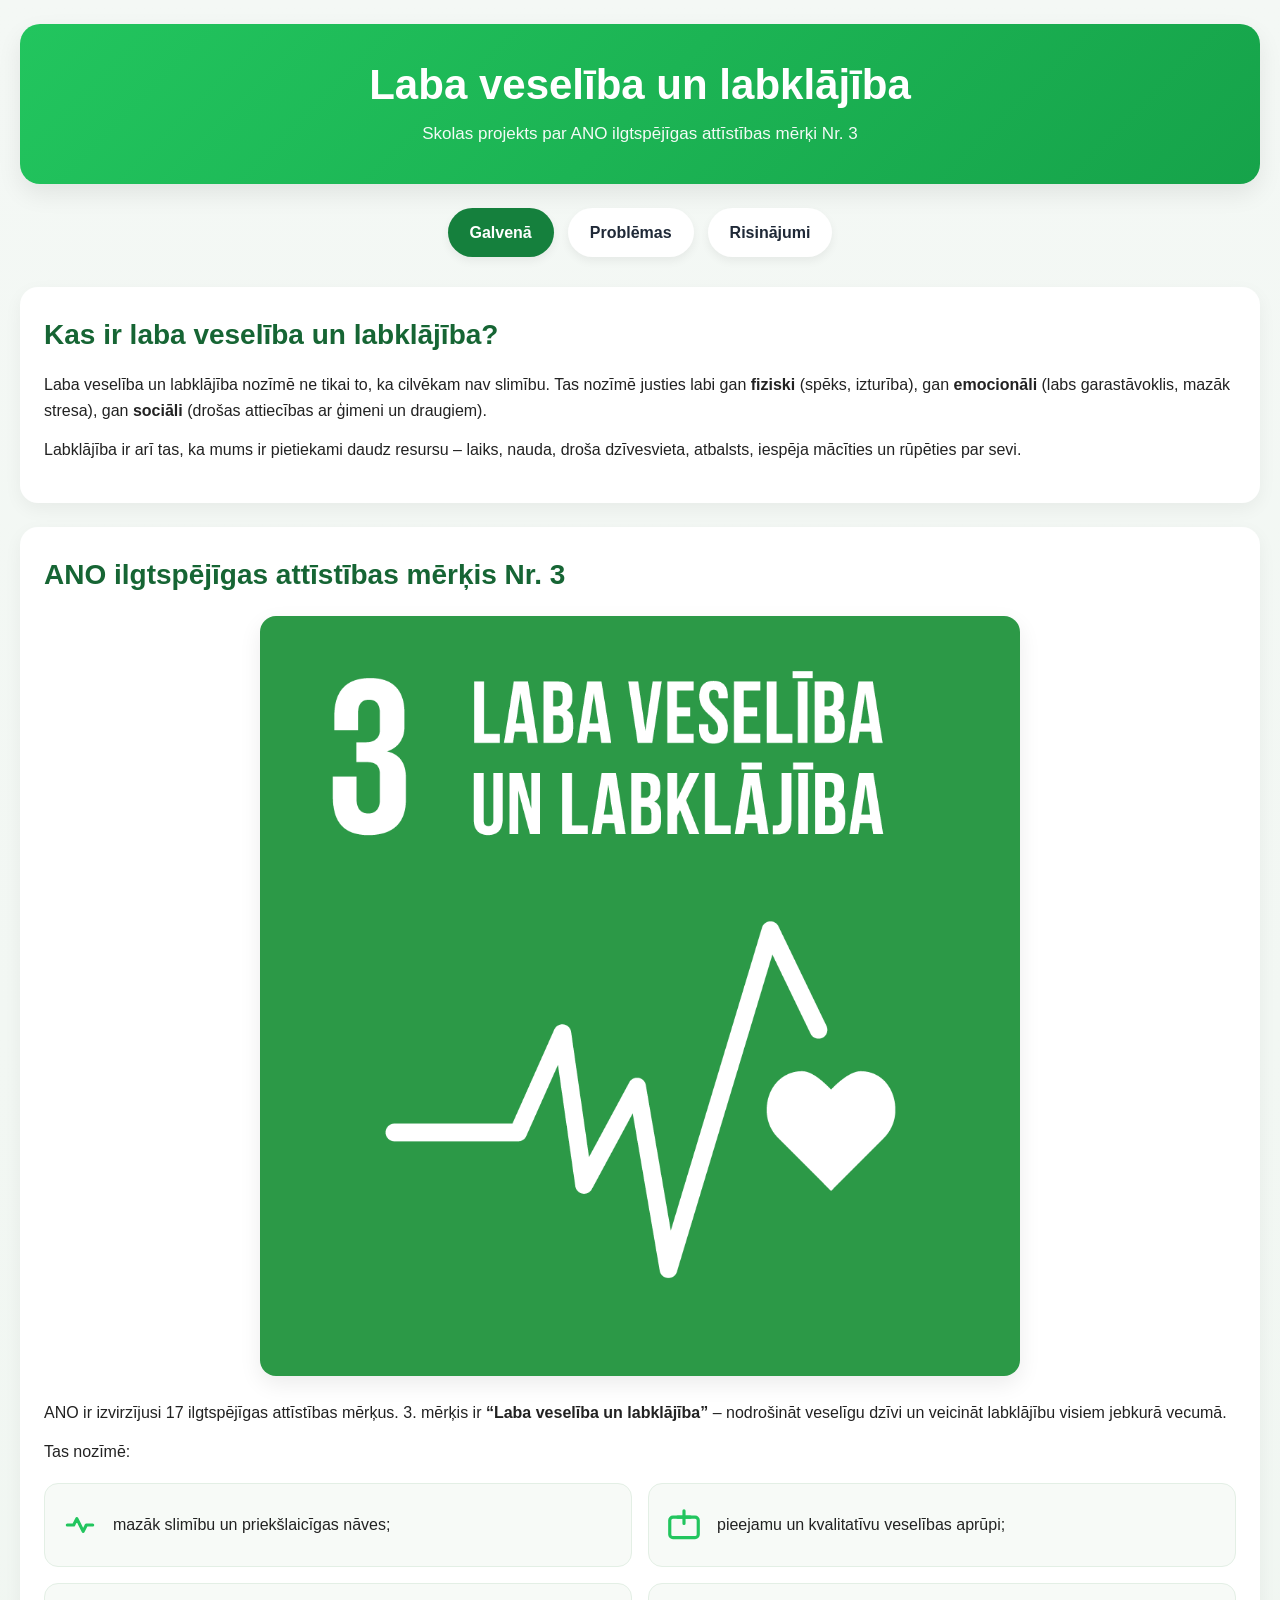
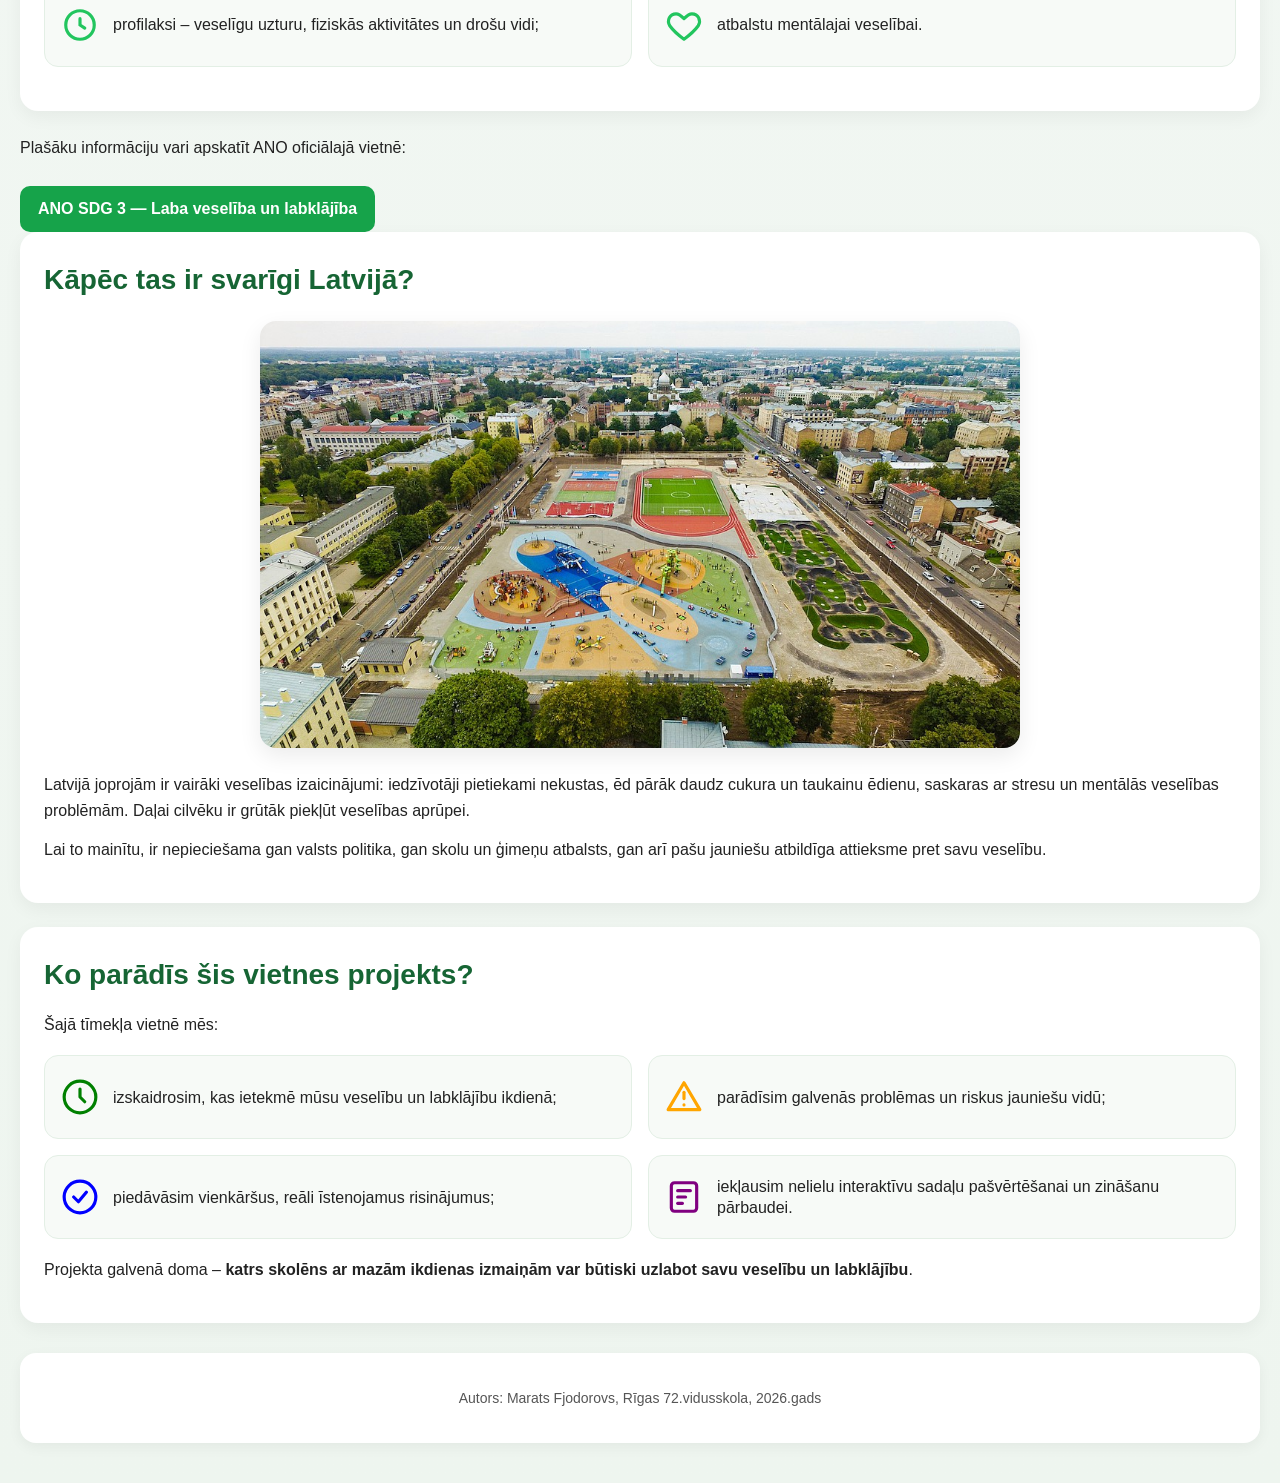
==== commit 19a7e540: "Добавил ссылку на официальный сайт ANO на проблему ном. 3" ====
--- a/index.html
+++ b/index.html
@@ -63,6 +63,17 @@
 		</li>
       </ul>
     </section>
+	
+	  <p>
+        Plašāku informāciju vari apskatīt ANO oficiālajā vietnē:
+      </p>
+	        <a
+            href="https://sdgs.un.org/goals/goal3" 
+            target="_blank" 
+            class="external-link"
+            >
+            ANO SDG 3 — Laba veselība un labklājība
+            </a>
 
     <section>
       <h2>Kāpēc tas ir svarīgi Latvijā?</h2>
--- a/styles.css
+++ b/styles.css
@@ -12,7 +12,7 @@
 }
 
 .container {
-  max-width: 1100px;
+  max-width: 1450px;
   margin: 0 auto;
   padding: 24px 20px 40px;
 }
@@ -309,4 +309,70 @@
   .problems-page .section-img {
     height: auto;
   }
+}
+
+/* SCHOOL SECTION */
+
+.school-section ul {
+  list-style: none;
+  padding: 0;
+  margin-top: 15px;
+  display: grid;
+  gap: 12px;
+}
+
+.school-section li {
+  background: #f8fdf9;
+  border-left: 5px solid #22c55e;
+  padding: 14px 16px;
+  border-radius: 12px;
+  box-shadow: 0 4px 10px rgba(0,0,0,0.05);
+  transition: 0.2s;
+}
+
+.school-section li:hover {
+  transform: translateX(4px);
+  background: #f0fdf4;
+}
+
+
+/* FUTURE SECTION */
+
+.future-section ul {
+  list-style: none;
+  padding: 0;
+  margin-top: 15px;
+  display: grid;
+  gap: 12px;
+}
+
+.future-section li {
+  background: #f7fafc;
+  border-left: 5px solid #16a34a;
+  padding: 14px 16px;
+  border-radius: 12px;
+  box-shadow: 0 4px 10px rgba(0,0,0,0.05);
+  transition: 0.2s;
+}
+
+.future-section li:hover {
+  transform: translateX(4px);
+  background: #ecfdf5;
+}
+
+.external-link {
+  display: inline-block;
+  margin-top: 10px;
+  padding: 10px 18px;
+  background: #16a34a;
+  color: white;
+  text-decoration: none;
+  border-radius: 10px;
+  font-weight: 600;
+  transition: 0.2s;
+}
+
+.external-link:hover {
+  background: #15803d;
+  transform: translateY(-2px);
 }
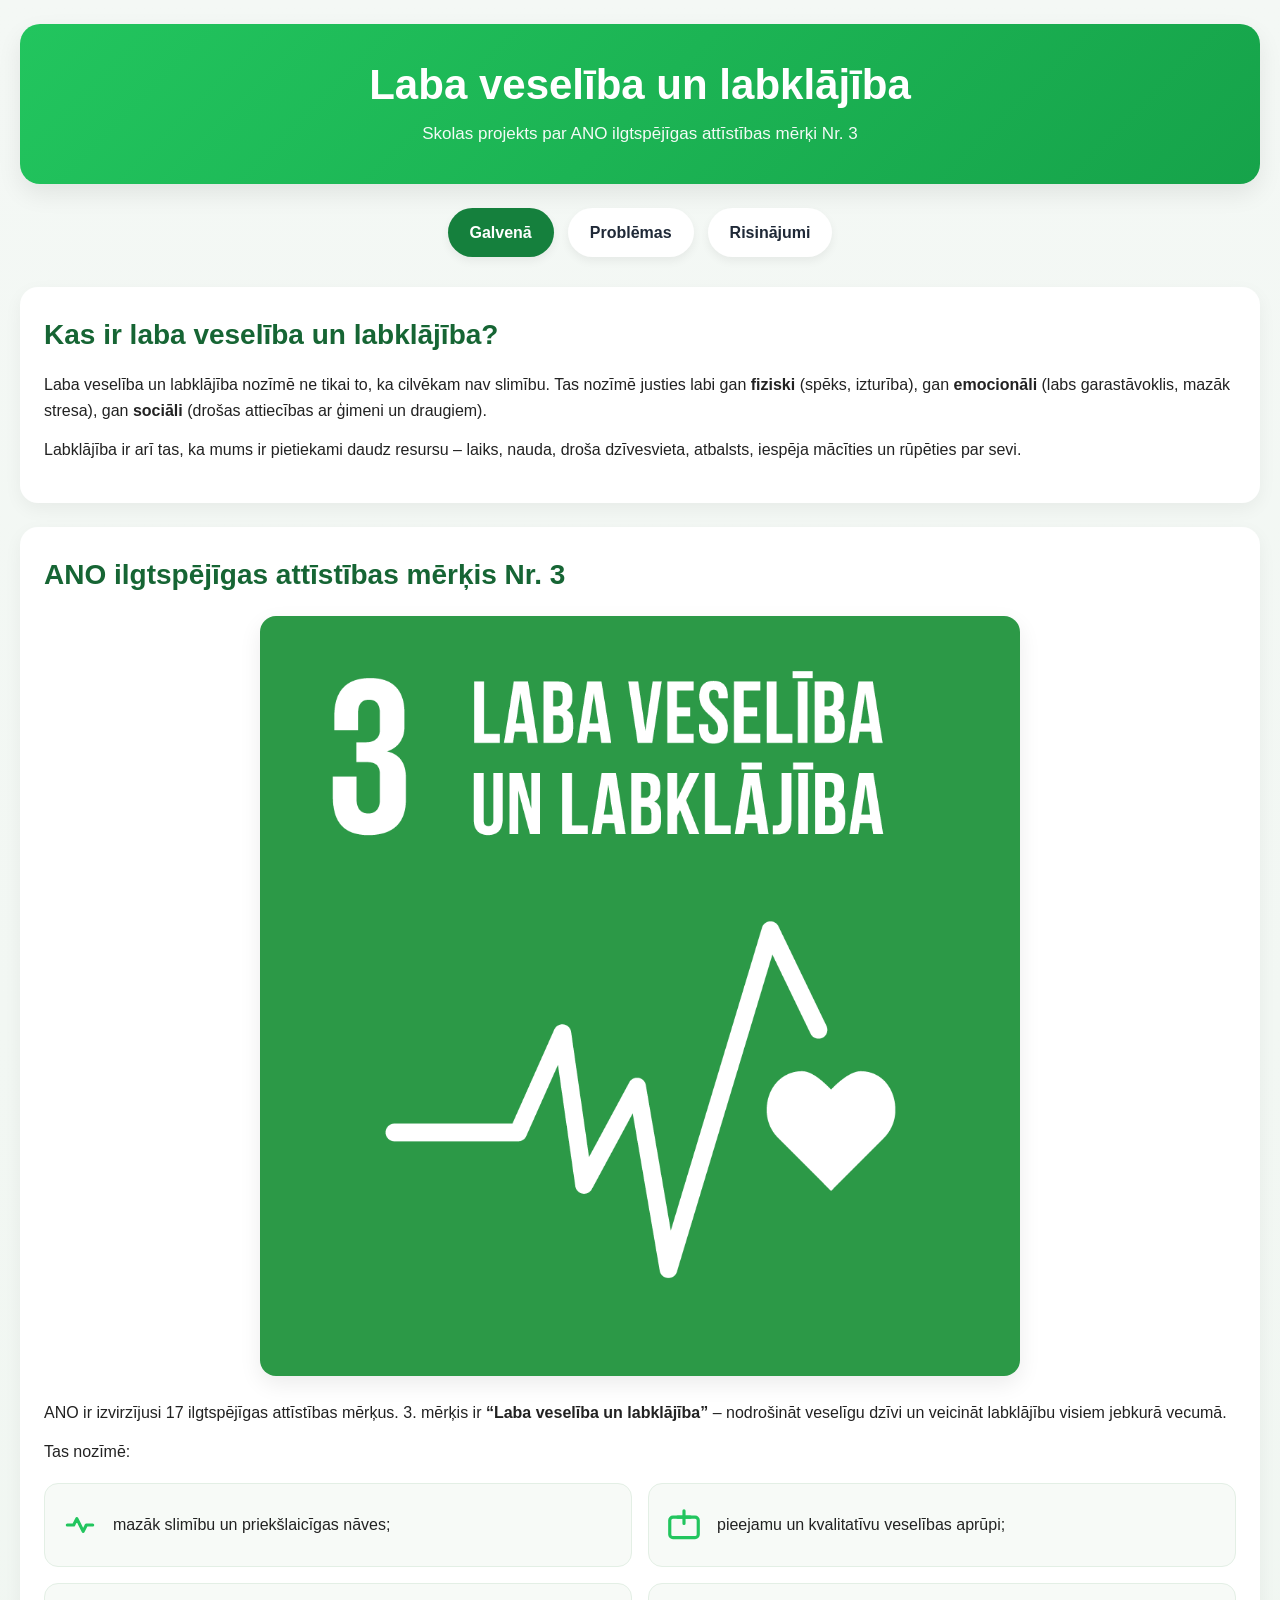
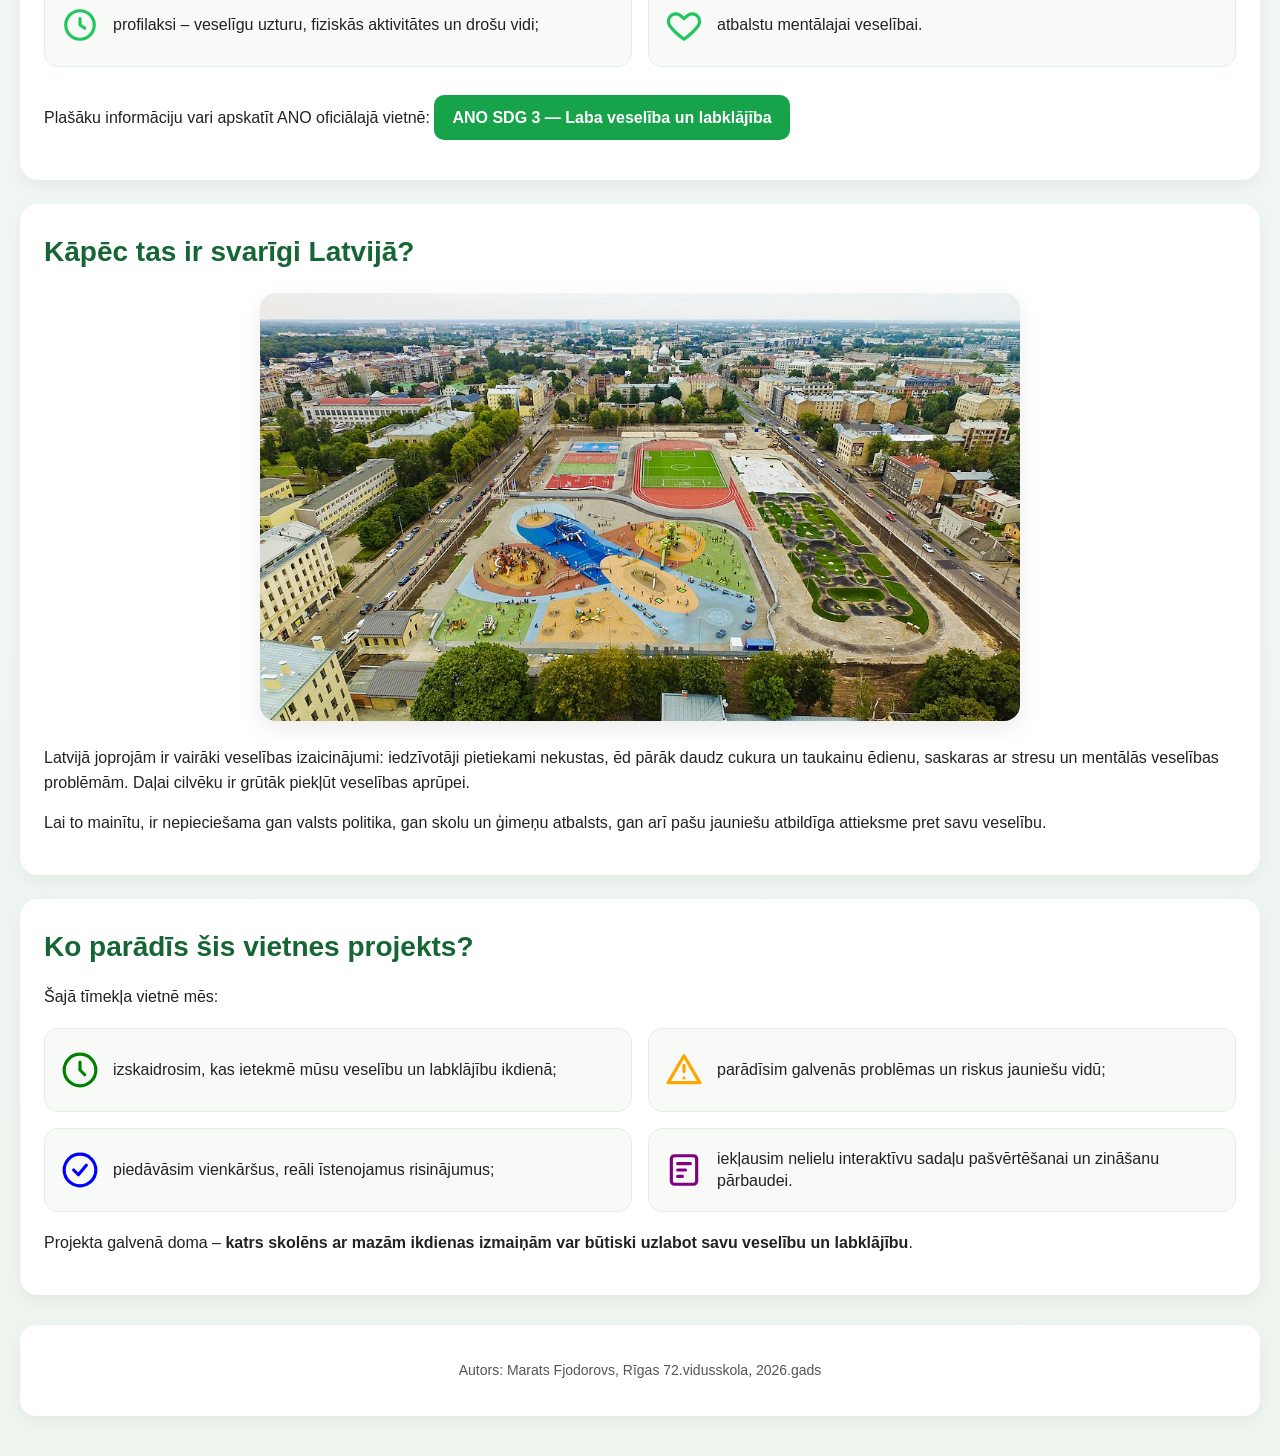
==== commit a6e5aab2: "Перенёс внешнюю ссылку в блок ANO" ====
--- a/index.html
+++ b/index.html
@@ -62,20 +62,20 @@
 			atbalstu mentālajai veselībai.
 		</li>
       </ul>
-    </section>
-	
-	  <p>
+	  	  <p>
         Plašāku informāciju vari apskatīt ANO oficiālajā vietnē:
-      </p>
-	        <a
+			<a
             href="https://sdgs.un.org/goals/goal3" 
             target="_blank" 
             class="external-link"
             >
             ANO SDG 3 — Laba veselība un labklājība
             </a>
-
+      </p>
+    </section>
+	
     <section>
+	
       <h2>Kāpēc tas ir svarīgi Latvijā?</h2>
 	  <img src="images/index_kapec_svarigi_parks.jpg" class="section-img" />
       <p>
